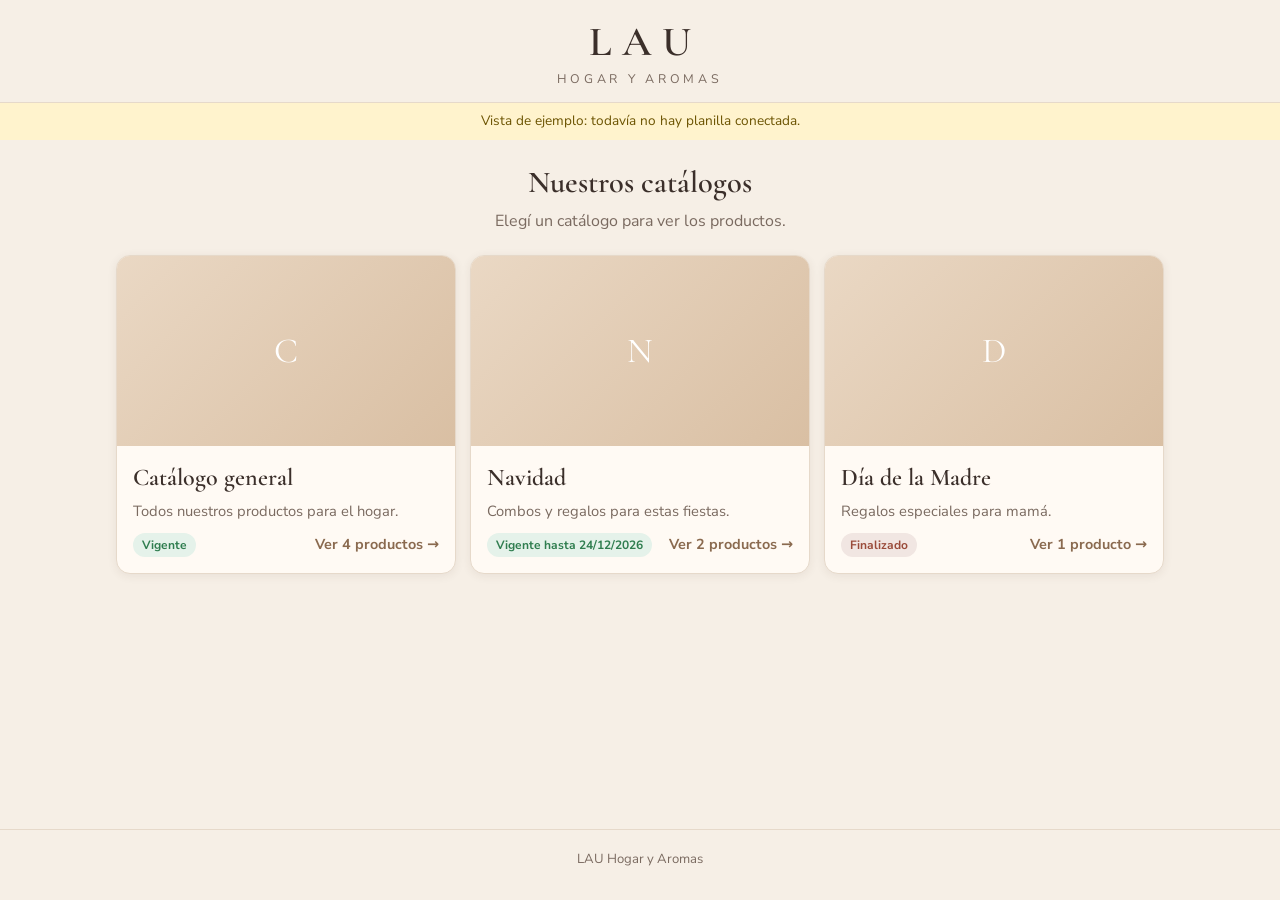
==== index.html @ d0452c2a "Catálogo inicial leyendo productos desde Google Sheets" ====
<!doctype html>
<html lang="es">
<head>
  <meta charset="utf-8">
  <meta name="viewport" content="width=device-width, initial-scale=1">
  <title>LAU Hogar y Aromas · Catálogo</title>
  <meta name="description" content="Catálogo de LAU Hogar y Aromas: velas, difusores, sahumerios y artículos para el hogar.">
  <meta property="og:title" content="LAU Hogar y Aromas · Catálogo">
  <meta property="og:description" content="Mirá nuestros catálogos y hacé tu pedido por WhatsApp.">
  <meta name="theme-color" content="#f6efe6">
  <link rel="preconnect" href="https://fonts.googleapis.com">
  <link rel="preconnect" href="https://fonts.gstatic.com" crossorigin>
  <link href="https://fonts.googleapis.com/css2?family=Cormorant+Garamond:wght@500;600&family=Nunito+Sans:wght@400;600;700&display=swap" rel="stylesheet">
  <link rel="stylesheet" href="styles.css">
</head>
<body>
  <header class="top">
    <a href="#/" class="marca">
      <span class="marca-lau">LAU</span>
      <span class="marca-sub">Hogar y Aromas</span>
    </a>
  </header>

  <div id="aviso" class="aviso" hidden></div>
  <main id="app" class="app" aria-live="polite">
    <p class="cargando">Cargando catálogo…</p>
  </main>

  <a id="wa-flotante" class="wa-flotante" hidden target="_blank" rel="noopener" aria-label="Escribinos por WhatsApp">
    <svg viewBox="0 0 24 24" width="28" height="28" aria-hidden="true"><path fill="currentColor" d="M12 2a10 10 0 0 0-8.6 15.1L2 22l5-1.3A10 10 0 1 0 12 2Zm0 18.2a8.2 8.2 0 0 1-4.2-1.2l-.3-.2-3 .8.8-2.9-.2-.3A8.2 8.2 0 1 1 12 20.2Zm4.5-6.1c-.2-.1-1.5-.7-1.7-.8-.2-.1-.4-.1-.6.1l-.8 1c-.1.2-.3.2-.5.1a6.7 6.7 0 0 1-3.3-2.9c-.3-.4.2-.4.7-1.4.1-.2 0-.3 0-.4l-.8-1.8c-.2-.5-.4-.4-.6-.4h-.5a1 1 0 0 0-.7.3 3 3 0 0 0-.9 2.2 5.2 5.2 0 0 0 1.1 2.7 11.8 11.8 0 0 0 4.5 4c1.7.7 2.3.8 3.2.6.5-.1 1.5-.6 1.7-1.2.2-.6.2-1.1.2-1.2-.1-.1-.3-.2-.5-.3Z"/></svg>
  </a>

  <footer class="pie">
    <p>LAU Hogar y Aromas</p>
    <p id="pie-redes"></p>
  </footer>

  <script src="config.js"></script>
  <script src="app.js"></script>
</body>
</html>
---- styles.css ----
:root {
  --fondo: #f6efe6;
  --tarjeta: #fffaf4;
  --texto: #3b2f2a;
  --suave: #7a6a60;
  --acento: #8a6a4f;
  --acento-2: #b88b6a;
  --borde: #e6d9ca;
  --verde: #2f7d4f;
  --wa: #25d366;
  --sombra: 0 2px 10px rgba(80, 55, 35, .08);
  --radio: 14px;
}

* { box-sizing: border-box; }
html { -webkit-text-size-adjust: 100%; }
body {
  margin: 0;
  background: var(--fondo);
  color: var(--texto);
  font-family: "Nunito Sans", system-ui, sans-serif;
  line-height: 1.5;
  min-height: 100vh;
  display: flex;
  flex-direction: column;
}
img { max-width: 100%; display: block; }
a { color: inherit; }

/* Encabezado */
.top {
  padding: 22px 16px 14px;
  text-align: center;
  border-bottom: 1px solid var(--borde);
}
.marca { text-decoration: none; display: inline-flex; flex-direction: column; align-items: center; }
.marca-lau {
  font-family: "Cormorant Garamond", serif;
  font-size: 2.6rem;
  font-weight: 600;
  letter-spacing: .25em;
  line-height: 1;
  padding-left: .25em;
}
.marca-sub {
  font-size: .78rem;
  letter-spacing: .3em;
  text-transform: uppercase;
  color: var(--suave);
  margin-top: 6px;
}

.app { width: 100%; max-width: 1080px; margin: 0 auto; padding: 20px 16px 96px; flex: 1; }
.cargando, .vacio { text-align: center; color: var(--suave); padding: 40px 0; }

.aviso {
  background: #fff3cd; color: #6b5300; text-align: center;
  font-size: .85rem; padding: 8px 16px;
}

h1, h2 { font-family: "Cormorant Garamond", serif; font-weight: 600; margin: 0; }
.titulo { font-size: 1.9rem; text-align: center; margin-bottom: 4px; }
.bajada { text-align: center; color: var(--suave); margin: 0 auto 22px; max-width: 520px; }

/* Inicio: lista de catálogos */
.catalogos { display: grid; gap: 14px; grid-template-columns: 1fr; }
@media (min-width: 640px) { .catalogos { grid-template-columns: repeat(2, 1fr); } }
@media (min-width: 960px) { .catalogos { grid-template-columns: repeat(3, 1fr); } }

.cat {
  display: flex; flex-direction: column;
  background: var(--tarjeta);
  border: 1px solid var(--borde);
  border-radius: var(--radio);
  box-shadow: var(--sombra);
  overflow: hidden;
  text-decoration: none;
  transition: transform .15s ease, box-shadow .15s ease;
}
.cat:hover, .cat:focus-visible { transform: translateY(-2px); box-shadow: 0 6px 18px rgba(80,55,35,.14); }
.cat-img { aspect-ratio: 16 / 9; background: linear-gradient(135deg, #ead8c4, #d9bfa3); object-fit: cover; width: 100%; }
.cat-img.sin-foto { display: grid; place-items: center; font-family: "Cormorant Garamond", serif; font-size: 2.2rem; color: #fff; }
.cat-cuerpo { padding: 14px 16px 16px; }
.cat h2 { font-size: 1.5rem; }
.cat p { margin: 4px 0 0; color: var(--suave); font-size: .92rem; }
.cat-pie { display: flex; justify-content: space-between; align-items: center; margin-top: 10px; gap: 8px; flex-wrap: wrap; }
.cat-ver { font-weight: 700; color: var(--acento); font-size: .9rem; }

.etiqueta {
  display: inline-block; font-size: .75rem; font-weight: 700;
  padding: 3px 9px; border-radius: 99px;
  background: #e5f2ea; color: var(--verde);
}
.etiqueta.agotado { background: #f1e6e2; color: #9a4b3a; }

/* Catálogo */
.volver {
  display: inline-flex; align-items: center; gap: 6px;
  text-decoration: none; color: var(--acento); font-weight: 700; font-size: .92rem;
  margin-bottom: 12px;
}
.buscador {
  display: block; width: 100%; max-width: 420px; margin: 0 auto 18px;
  padding: 11px 14px; border-radius: 99px; border: 1px solid var(--borde);
  background: var(--tarjeta); font: inherit; color: var(--texto);
}
.buscador:focus { outline: 2px solid var(--acento-2); outline-offset: 1px; }

.filtros { display: flex; gap: 8px; overflow-x: auto; padding-bottom: 6px; margin-bottom: 14px; scrollbar-width: none; }
.filtros::-webkit-scrollbar { display: none; }
.chip {
  flex: none; border: 1px solid var(--borde); background: var(--tarjeta);
  color: var(--texto); padding: 6px 14px; border-radius: 99px; font: inherit; font-size: .88rem; cursor: pointer;
}
.chip[aria-pressed="true"] { background: var(--acento); border-color: var(--acento); color: #fff; }

.seccion { font-size: 1.4rem; margin: 22px 0 10px; }
.productos { display: grid; gap: 12px; grid-template-columns: repeat(2, 1fr); }
@media (min-width: 720px) { .productos { grid-template-columns: repeat(3, 1fr); } }
@media (min-width: 1000px) { .productos { grid-template-columns: repeat(4, 1fr); } }

.prod {
  background: var(--tarjeta); border: 1px solid var(--borde); border-radius: var(--radio);
  overflow: hidden; display: flex; flex-direction: column; box-shadow: var(--sombra);
}
.prod.no-disp { opacity: .65; }
.prod-img { aspect-ratio: 1; object-fit: cover; width: 100%; background: #efe3d5; cursor: zoom-in; }
.prod-img.sin-foto { display: grid; place-items: center; color: var(--acento-2); font-size: 2rem; cursor: default; }
.prod-cuerpo { padding: 10px 12px 12px; display: flex; flex-direction: column; flex: 1; }
.prod h3 { font-size: 1rem; margin: 0; line-height: 1.3; }
.prod-desc { color: var(--suave); font-size: .84rem; margin: 4px 0 0; white-space: pre-line; }
.prod-pie { margin-top: auto; padding-top: 10px; }
.precio { font-weight: 700; font-size: 1.1rem; display: block; margin-bottom: 8px; }
.btn-wa {
  display: flex; align-items: center; justify-content: center; gap: 6px;
  background: var(--wa); color: #fff; text-decoration: none; font-weight: 700; font-size: .86rem;
  padding: 8px 10px; border-radius: 10px;
}
.btn-wa:hover { filter: brightness(.95); }

/* Foto ampliada */
.visor {
  position: fixed; inset: 0; background: rgba(30, 20, 15, .85);
  display: grid; place-items: center; padding: 16px; z-index: 20; cursor: zoom-out;
}
.visor img { max-height: 90vh; border-radius: 10px; }

.wa-flotante {
  position: fixed; right: 16px; bottom: 16px; z-index: 10;
  width: 56px; height: 56px; border-radius: 50%;
  background: var(--wa); color: #fff; display: grid; place-items: center;
  box-shadow: 0 4px 14px rgba(0,0,0,.2);
}
.wa-flotante[hidden] { display: none; }

.pie { text-align: center; color: var(--suave); font-size: .82rem; padding: 18px 16px 28px; border-top: 1px solid var(--borde); }
.pie p { margin: 2px 0; }
.pie a { color: var(--acento); }
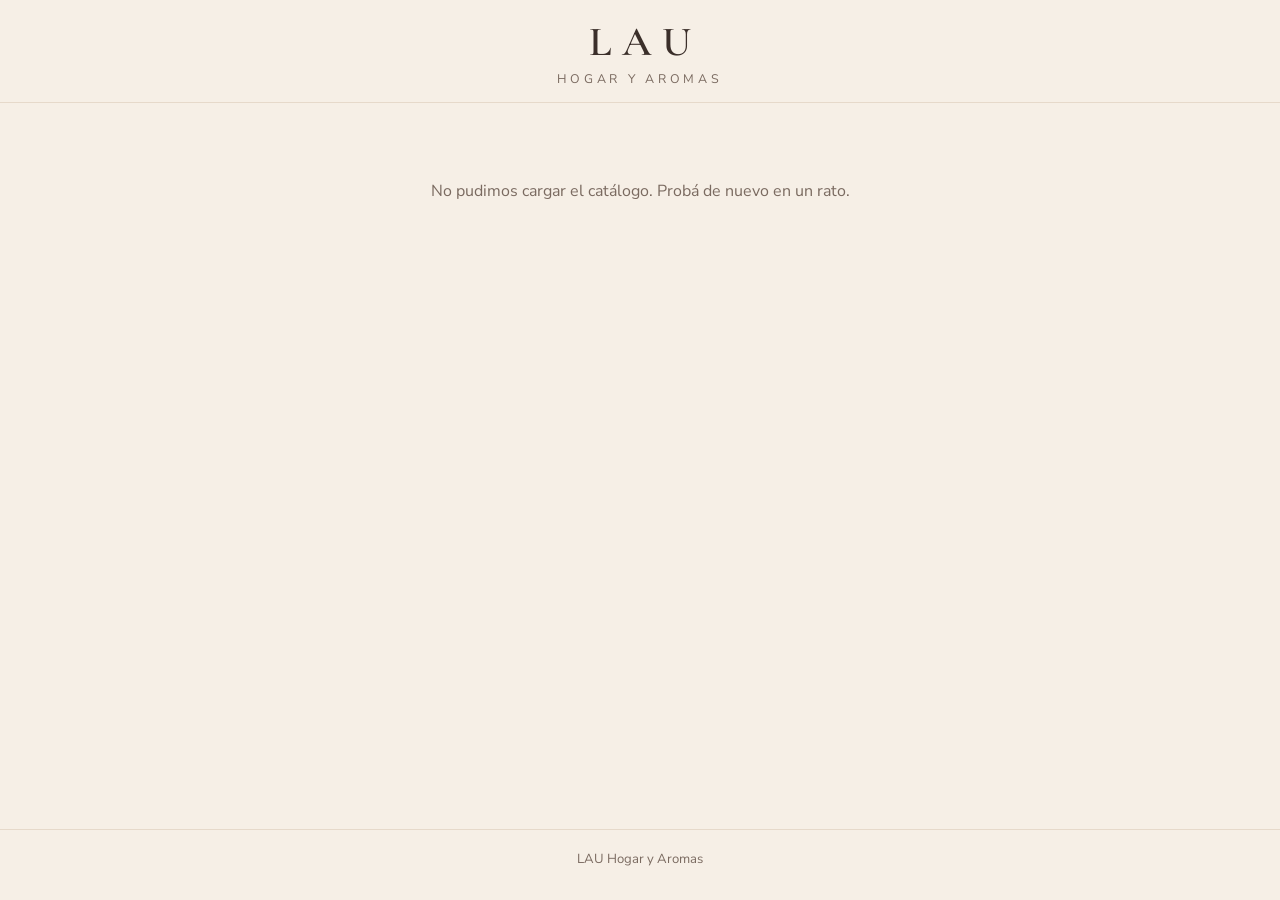
==== commit ccda008c: "Ícono de LAU y página puente para el panel de administración" ====
--- a/index.html
+++ b/index.html
@@ -12,6 +12,10 @@
   <link rel="preconnect" href="https://fonts.gstatic.com" crossorigin>
   <link href="https://fonts.googleapis.com/css2?family=Cormorant+Garamond:wght@500;600&family=Nunito+Sans:wght@400;600;700&display=swap" rel="stylesheet">
   <link rel="stylesheet" href="styles.css">
+  <link rel="icon" type="image/png" sizes="32x32" href="iconos/icono-32.png">
+  <link rel="apple-touch-icon" href="iconos/icono-180.png">
+  <link rel="manifest" href="manifest.webmanifest">
+  <meta property="og:image" content="https://but0o.github.io/LAU-Hogar-y-Aromas/iconos/icono-512.png">
 </head>
 <body>
   <header class="top">
